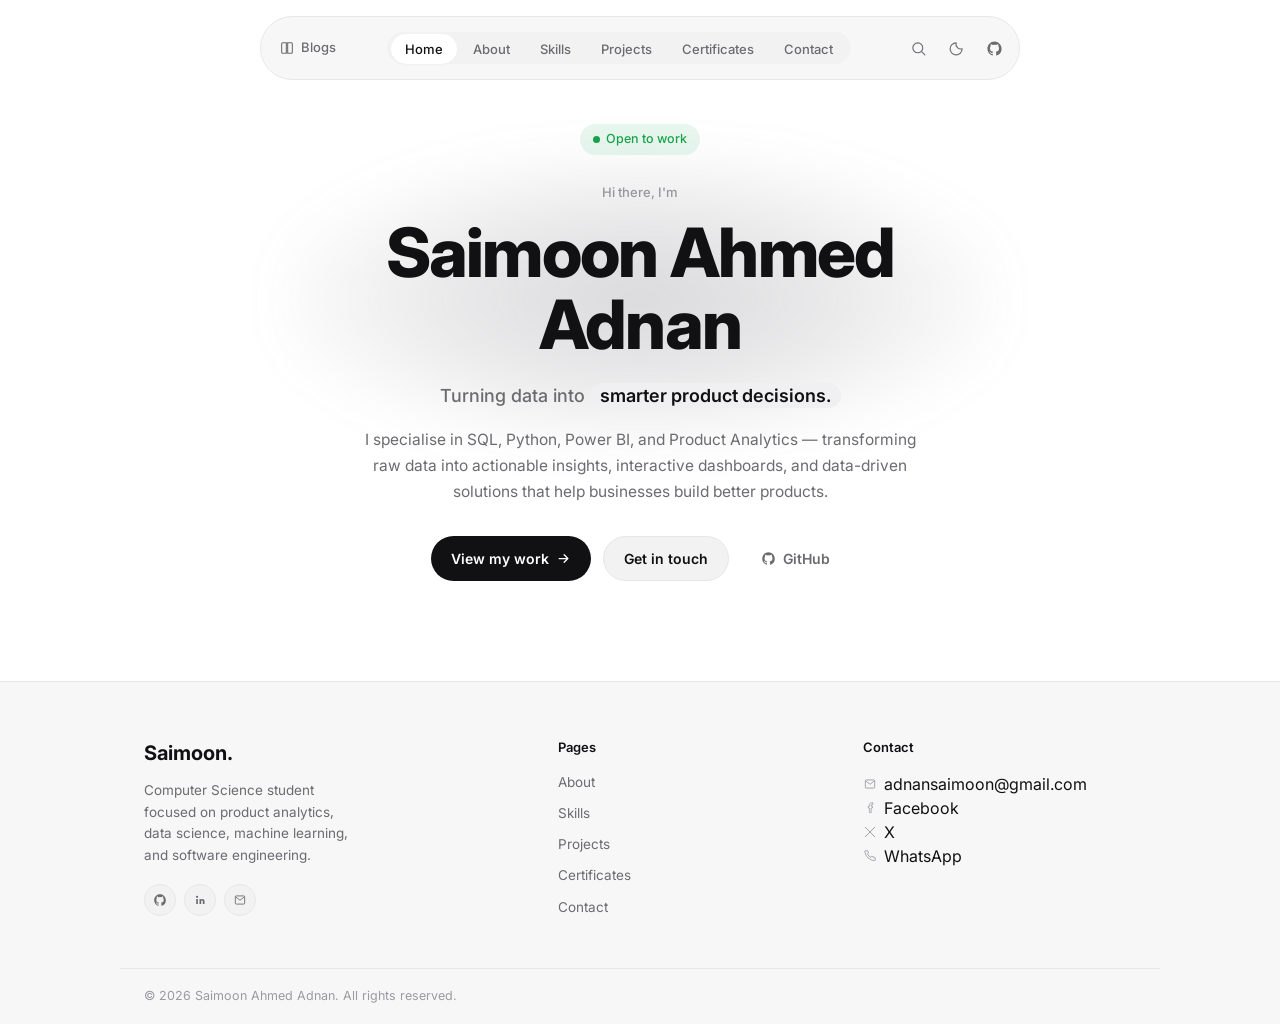
==== index.html @ 1e39cbe5 "first commit" ====
<!DOCTYPE html>
<html lang="en">
<head>
<meta charset="UTF-8" />
<meta name="viewport" content="width=device-width, initial-scale=1.0" />
<title>Saimoon Ahmed Adnan — Software Engineer</title>
<meta name="description" content="Saimoon Ahmed Adnan — Computer Science student and software engineer building scalable web apps and shipping fast." />
<link rel="preconnect" href="https://fonts.googleapis.com">
<link rel="preconnect" href="https://fonts.gstatic.com" crossorigin>
<link href="https://fonts.googleapis.com/css2?family=Inter:wght@400;500;600;700;800&display=swap" rel="stylesheet">
<link rel="stylesheet" href="css/style.css" />
</head>
<body>
<a href="#main" class="skip-link">Skip to content</a>

<!-- ================= NAV ================= -->
<header class="nav-wrap">
  <nav class="nav" aria-label="Primary">
    <a href="blog.html" class="nav__brand">
      <svg viewBox="0 0 24 24" fill="none"><path d="M4 5.5C4 4.67 4.67 4 5.5 4H11v16H5.5A1.5 1.5 0 0 1 4 18.5v-13Z" stroke="currentColor" stroke-width="1.6"/><path d="M20 5.5c0-.83-.67-1.5-1.5-1.5H13v16h5.5a1.5 1.5 0 0 0 1.5-1.5v-13Z" stroke="currentColor" stroke-width="1.6"/></svg>
      <span>Blogs</span>
    </a>

    <ul class="nav__links" role="list">
      <li><a href="index.html" class="nav__link">Home</a></li>
      <li><a href="about.html" class="nav__link">About</a></li>
      <li><a href="skills.html" class="nav__link">Skills</a></li>
      <li><a href="projects.html" class="nav__link">Projects</a></li>
      <li><a href="certificates.html" class="nav__link">Certificates</a></li>
      <li><a href="contact.html" class="nav__link">Contact</a></li>
    </ul>

    <div class="nav__actions">
      <button class="nav__icon-btn" aria-label="Search" type="button">
        <svg viewBox="0 0 24 24" fill="none"><circle cx="11" cy="11" r="7" stroke="currentColor" stroke-width="1.6"/><path d="M21 21l-4.3-4.3" stroke="currentColor" stroke-width="1.6" stroke-linecap="round"/></svg>
      </button>
      <button class="nav__icon-btn" aria-label="Toggle dark mode" type="button" data-theme-toggle>
        <svg viewBox="0 0 24 24" fill="none" data-theme-icon></svg>
      </button>
      <a class="nav__icon-btn" href="https://github.com/" aria-label="GitHub" target="_blank" rel="noopener">
        <svg viewBox="0 0 24 24" fill="none"><path d="M12 2C6.48 2 2 6.58 2 12.25c0 4.49 2.87 8.3 6.84 9.64.5.1.68-.22.68-.49 0-.24-.01-1.05-.01-1.9-2.78.62-3.37-1.21-3.37-1.21-.45-1.18-1.1-1.49-1.1-1.49-.9-.63.07-.62.07-.62 1 .07 1.53 1.05 1.53 1.05.89 1.56 2.34 1.11 2.91.85.09-.66.34-1.11.62-1.36-2.22-.26-4.56-1.14-4.56-5.07 0-1.12.39-2.04 1.03-2.76-.1-.26-.45-1.31.1-2.73 0 0 .84-.27 2.75 1.05a9.3 9.3 0 0 1 5 0c1.91-1.32 2.75-1.05 2.75-1.05.55 1.42.2 2.47.1 2.73.64.72 1.03 1.64 1.03 2.76 0 3.94-2.34 4.81-4.57 5.06.36.32.67.94.67 1.9 0 1.37-.01 2.47-.01 2.81 0 .27.18.6.69.49A10.03 10.03 0 0 0 22 12.25C22 6.58 17.52 2 12 2Z" fill="currentColor"/></svg>
      </a>
      <button class="nav__icon-btn nav__links-mobile" aria-label="Open menu" type="button" data-menu-open>
        <svg viewBox="0 0 24 24" fill="none"><path d="M4 6h16M4 12h16M4 18h16" stroke="currentColor" stroke-width="1.8" stroke-linecap="round"/></svg>
      </button>
    </div>
  </nav>
</header>

<!-- Mobile fullscreen menu -->
<div class="mobile-menu" data-mobile-menu>
  <div class="mobile-menu__top">
    <button class="nav__icon-btn" aria-label="Close menu" type="button" data-menu-close>
      <svg viewBox="0 0 24 24" fill="none"><path d="M6 6l12 12M18 6L6 18" stroke="currentColor" stroke-width="1.8" stroke-linecap="round"/></svg>
    </button>
  </div>
  <nav class="mobile-menu__links" aria-label="Mobile">
    <a href="blog.html">Blog</a>
    <a href="index.html">Home</a>
    <a href="about.html">About</a>
    <a href="skills.html">Skills</a>
    <a href="projects.html">Projects</a>
    <a href="certificates.html">Certificates</a>
    <a href="contact.html">Contact</a>
  </nav>
</div>

<main id="main">

  <!-- ================= HERO ================= -->
  <section class="container" style="padding-top: 28px; text-align:center;">
    <div class="reveal" style="display:flex; justify-content:center; margin-bottom: 28px;">
      <span class="pill pill--status"><span class="dot" aria-hidden="true"></span> Open to work</span>
    </div>

    <p class="eyebrow reveal" style="margin-bottom: 14px;">Hi there, I'm</p>

    <div class="hero-name-wrap reveal">
      <h1 class="hero-name" style="margin-bottom: 22px;">
        Saimoon Ahmed<br/>Adnan
      </h1>
    </div>

    <p class="reveal" style="font-size:18px; font-weight:500; color: var(--text-soft); margin-bottom: 18px;">
      Turning data into <span class="kw">smarter product decisions.</span>
    </p>

    <p class="body-text reveal" style="max-width: 560px; margin: 0 auto 32px;">
      I specialise in SQL, Python, Power BI, and Product Analytics — transforming raw data into actionable insights, interactive dashboards, and data-driven solutions that help businesses build better products.
    </p>

    <div class="reveal hero-cta" style="display:flex; gap:12px; justify-content:center; flex-wrap:wrap; margin-bottom: 26px;">
      <a href="projects.html" class="btn btn--primary">
        View my work
        <svg viewBox="0 0 24 24" fill="none"><path d="M5 12h14M13 6l6 6-6 6" stroke="currentColor" stroke-width="2" stroke-linecap="round" stroke-linejoin="round"/></svg>
      </a>
      <a href="contact.html" class="btn btn--secondary">Get in touch</a>
      <a href="https://github.com/saimoon-adnan" class="btn btn--ghost" target="_blank" rel="noopener">
        <svg viewBox="0 0 24 24" fill="none"><path d="M12 2C6.48 2 2 6.58 2 12.25c0 4.49 2.87 8.3 6.84 9.64.5.1.68-.22.68-.49 0-.24-.01-1.05-.01-1.9-2.78.62-3.37-1.21-3.37-1.21-.45-1.18-1.1-1.49-1.1-1.49-.9-.63.07-.62.07-.62 1 .07 1.53 1.05 1.53 1.05.89 1.56 2.34 1.11 2.91.85.09-.66.34-1.11.62-1.36-2.22-.26-4.56-1.14-4.56-5.07 0-1.12.39-2.04 1.03-2.76-.1-.26-.45-1.31.1-2.73 0 0 .84-.27 2.75 1.05a9.3 9.3 0 0 1 5 0c1.91-1.32 2.75-1.05 2.75-1.05.55 1.42.2 2.47.1 2.73.64.72 1.03 1.64 1.03 2.76 0 3.94-2.34 4.81-4.57 5.06.36.32.67.94.67 1.9 0 1.37-.01 2.47-.01 2.81 0 .27.18.6.69.49A10.03 10.03 0 0 0 22 12.25C22 6.58 17.52 2 12 2Z" fill="currentColor"/></svg>
        GitHub
      </a>
    </div>
  </section>

</main>

<!-- ================= FOOTER ================= -->
<footer class="footer">
  <div class="footer__top">
    <div>
      <p class="footer__brand-name">Saimoon.</p>
      <p class="footer__brand-text">Computer Science student focused on product analytics, data science, machine learning, and software engineering.</p>
      <div class="footer__socials">
        <a href="https://github.com/saimoon-adnan" class="footer__social-btn" aria-label="GitHub" target="_blank" rel="noopener">
          <svg viewBox="0 0 24 24" fill="none"><path d="M12 2C6.48 2 2 6.58 2 12.25c0 4.49 2.87 8.3 6.84 9.64.5.1.68-.22.68-.49 0-.24-.01-1.05-.01-1.9-2.78.62-3.37-1.21-3.37-1.21-.45-1.18-1.1-1.49-1.1-1.49-.9-.63.07-.62.07-.62 1 .07 1.53 1.05 1.53 1.05.89 1.56 2.34 1.11 2.91.85.09-.66.34-1.11.62-1.36-2.22-.26-4.56-1.14-4.56-5.07 0-1.12.39-2.04 1.03-2.76-.1-.26-.45-1.31.1-2.73 0 0 .84-.27 2.75 1.05a9.3 9.3 0 0 1 5 0c1.91-1.32 2.75-1.05 2.75-1.05.55 1.42.2 2.47.1 2.73.64.72 1.03 1.64 1.03 2.76 0 3.94-2.34 4.81-4.57 5.06.36.32.67.94.67 1.9 0 1.37-.01 2.47-.01 2.81 0 .27.18.6.69.49A10.03 10.03 0 0 0 22 12.25C22 6.58 17.52 2 12 2Z" fill="currentColor"/></svg>
        </a>
        <a href="https://www.linkedin.com/in/saimoon-adnan-771079322/" class="footer__social-btn" aria-label="LinkedIn" target="_blank" rel="noopener">
          <svg viewBox="0 0 24 24" fill="none"><path d="M6.94 8.5a1.94 1.94 0 1 0 0-3.88 1.94 1.94 0 0 0 0 3.88ZM5.5 10.4h2.9V19H5.5v-8.6Zm5.2 0h2.78v1.18h.04c.39-.73 1.34-1.5 2.76-1.5 2.95 0 3.5 1.94 3.5 4.46V19h-2.9v-3.86c0-.92-.02-2.11-1.29-2.11-1.3 0-1.5 1-1.5 2.05V19h-2.9v-8.6Z" fill="currentColor"/></svg>
        </a>
        <a href="mailto:adnansaimoon@gmail.com" class="footer__social-btn" aria-label="Email">
          <svg viewBox="0 0 24 24" fill="none"><path d="M4 6.5A1.5 1.5 0 0 1 5.5 5h13A1.5 1.5 0 0 1 20 6.5v11A1.5 1.5 0 0 1 18.5 19h-13A1.5 1.5 0 0 1 4 17.5v-11Z" stroke="currentColor" stroke-width="1.5"/><path d="M5 7l7 5.5L19 7" stroke="currentColor" stroke-width="1.5" stroke-linecap="round" stroke-linejoin="round"/></svg>
        </a>
      </div>
    </div>

    <nav>
      <p class="footer__col-title">Pages</p>
      <a href="about.html">About</a>
      <a href="skills.html">Skills</a>
      <a href="projects.html">Projects</a>
      <a href="certificates.html">Certificates</a>
      <a href="contact.html">Contact</a>
    </nav>

    <div>
      <p class="footer__col-title">Contact</p>
      <a href="mailto:adnansaimoon@gmail.com" class="footer__contact-item">
        <svg viewBox="0 0 24 24" fill="none"><path d="M4 6.5A1.5 1.5 0 0 1 5.5 5h13A1.5 1.5 0 0 1 20 6.5v11A1.5 1.5 0 0 1 18.5 19h-13A1.5 1.5 0 0 1 4 17.5v-11Z" stroke="currentColor" stroke-width="1.5"/><path d="M5 7l7 5.5L19 7" stroke="currentColor" stroke-width="1.5" stroke-linecap="round" stroke-linejoin="round"/></svg>
        adnansaimoon@gmail.com
      </a>
      <a href="https://www.facebook.com/adnan.irfan.1213" class="footer__contact-item" target="_blank" rel="noopener">
        <svg viewBox="0 0 24 24" fill="none"><path d="M14 9h2.5l-.4 3H14v8h-3v-8H9V9h2V7.2C11 4.9 12 3 15 3h2v3h-1.5c-.9 0-1.5.3-1.5 1.3V9Z" stroke="currentColor" stroke-width="1.3" stroke-linejoin="round" fill="none"/></svg>
        Facebook
      </a>
      <a href="https://x.com/OnlySaimon" class="footer__contact-item" target="_blank" rel="noopener">
        <svg viewBox="0 0 24 24" fill="none"><path d="M4 4l16 16M20 4 4 20" stroke="currentColor" stroke-width="1.6" stroke-linecap="round"/></svg>
        X
      </a>
      <a href="https://wa.me/8801600627822" class="footer__contact-item" target="_blank" rel="noopener">
        <svg viewBox="0 0 24 24" fill="none"><path d="M21 15v4a1 1 0 0 1-1.1 1A18 18 0 0 1 3 4.1 1 1 0 0 1 4 3h4l1.5 4-2 1.3a13 13 0 0 0 6.2 6.2L15 12.5 19 14v1Z" stroke="currentColor" stroke-width="1.4" stroke-linejoin="round"/></svg>
        WhatsApp
      </a>
    </div>
  </div>

  <div class="footer__bottom">
    <span>© 2026 Saimoon Ahmed Adnan. All rights reserved.</span>
  </div>
</footer>

<script src="js/main.js"></script>
</body>
</html>
---- css/style.css ----
/* ==========================================================================
   SAIMOON AHMED ADNAN — Portfolio
   Design tokens + global styles
   ========================================================================== */

:root {
  /* Light theme (default) */
  --bg: #ffffff;
  --bg-soft: #f7f7f8;
  --bg-soft-2: #f2f2f3;
  --surface: #ffffff;
  --border: #e7e7e9;
  --text: #111113;
  --text-soft: #6b6b70;
  --text-faint: #9a9aa0;
  --accent-green: #16a34a;
  --accent-green-bg: #e8f7ee;
  --accent-blue: #2563eb;
  --accent-purple: #7c3aed;
  --pill-bg: #f0f0f2;
  --pill-text: #4b4b52;
  --shadow-card: 0 1px 2px rgba(0,0,0,0.03);
  --radius-sm: 8px;
  --radius-md: 14px;
  --radius-lg: 20px;
  --radius-pill: 999px;
  --font-display: "Inter", -apple-system, BlinkMacSystemFont, "Segoe UI", sans-serif;
  --font-body: "Inter", -apple-system, BlinkMacSystemFont, "Segoe UI", sans-serif;
  --font-mono: "ui-monospace", "SFMono-Regular", Menlo, Consolas, monospace;
  --max-width: 880px;
  --nav-height: 64px;
}

[data-theme="dark"] {
  --bg: #0c0c0d;
  --bg-soft: #151517;
  --bg-soft-2: #1b1b1e;
  --surface: #131314;
  --border: #2a2a2d;
  --text: #f2f2f3;
  --text-soft: #a3a3a8;
  --text-faint: #6b6b70;
  --accent-green: #22c55e;
  --accent-green-bg: rgba(34,197,94,0.12);
  --accent-blue: #3b82f6;
  --accent-purple: #a78bfa;
  --pill-bg: #1f1f22;
  --pill-text: #c2c2c6;
  --shadow-card: 0 1px 2px rgba(0,0,0,0.4);
}

* { margin: 0; padding: 0; box-sizing: border-box; }

html {
  scroll-behavior: smooth;
}

@media (prefers-reduced-motion: reduce) {
  html { scroll-behavior: auto; }
  *, *::before, *::after {
    animation-duration: 0.001ms !important;
    animation-iteration-count: 1 !important;
    transition-duration: 0.001ms !important;
    scroll-behavior: auto !important;
  }
}

body {
  font-family: var(--font-body);
  background: var(--bg);
  color: var(--text);
  -webkit-font-smoothing: antialiased;
  line-height: 1.5;
  transition: background 0.25s ease, color 0.25s ease;
}

img { max-width: 100%; display: block; }

a { color: inherit; text-decoration: none; }

button { font-family: inherit; cursor: pointer; border: none; background: none; color: inherit; }

ul { list-style: none; }

.container {
  max-width: var(--max-width);
  margin: 0 auto;
  padding: 0 24px;
}

.container--wide {
  max-width: 1040px;
  margin: 0 auto;
  padding: 0 24px;
}

/* ==========================================================================
   Focus states (accessibility)
   ========================================================================== */
a:focus-visible,
button:focus-visible,
input:focus-visible,
textarea:focus-visible {
  outline: 2px solid var(--accent-green);
  outline-offset: 2px;
  border-radius: 6px;
}

/* ==========================================================================
   NAV
   ========================================================================== */
.nav-wrap {
  position: sticky;
  top: 0;
  z-index: 100;
  padding: 16px 24px;
  background: linear-gradient(to bottom, var(--bg) 60%, transparent);
}

.nav {
  max-width: 760px;
  margin: 0 auto;
  display: flex;
  align-items: center;
  justify-content: space-between;
  gap: 16px;
  background: var(--bg-soft);
  border: 1px solid var(--border);
  border-radius: var(--radius-pill);
  padding: 8px 8px 8px 18px;
  height: var(--nav-height);
}

.nav__brand {
  display: flex;
  align-items: center;
  gap: 6px;
  font-size: 13px;
  font-weight: 500;
  color: var(--text-soft);
  white-space: nowrap;
}

.nav__brand svg { width: 16px; height: 16px; flex-shrink: 0; }

.nav__links {
  display: flex;
  align-items: center;
  gap: 2px;
  background: var(--bg-soft-2);
  border-radius: var(--radius-pill);
  padding: 4px;
}

.nav__link {
  font-size: 13px;
  font-weight: 500;
  color: var(--text-soft);
  padding: 7px 14px;
  border-radius: var(--radius-pill);
  transition: background 0.18s ease, color 0.18s ease;
  white-space: nowrap;
}

.nav__link:hover { color: var(--text); }

.nav__link.is-active {
  background: var(--surface);
  color: var(--text);
  box-shadow: var(--shadow-card);
}

.nav__actions {
  display: flex;
  align-items: center;
  gap: 4px;
}

.nav__icon-btn {
  width: 34px;
  height: 34px;
  display: flex;
  align-items: center;
  justify-content: center;
  border-radius: 50%;
  color: var(--text-soft);
  transition: background 0.18s ease, color 0.18s ease;
}

.nav__icon-btn:hover { background: var(--bg-soft-2); color: var(--text); }
.nav__icon-btn svg { width: 17px; height: 17px; }

.nav__divider {
  width: 1px;
  height: 20px;
  background: var(--border);
  margin: 0 4px;
}

/* Mobile nav */
.nav__links-mobile {
  display: none;
}

@media (max-width: 640px) {
  .nav { padding: 8px; height: 56px; }
  .nav__brand span { display: none; }
  .nav__links { display: none; }
  .nav__links-mobile { display: flex; }
}

.mobile-menu {
  position: fixed;
  inset: 0;
  background: var(--bg);
  z-index: 200;
  display: none;
  flex-direction: column;
  padding: 24px;
}

.mobile-menu.is-open { display: flex; }

.mobile-menu__top {
  display: flex;
  justify-content: flex-end;
  margin-bottom: 32px;
}

.mobile-menu__links {
  display: flex;
  flex-direction: column;
  gap: 8px;
}

.mobile-menu__links a {
  font-size: 24px;
  font-weight: 600;
  padding: 10px 0;
  color: var(--text);
}

/* ==========================================================================
   TYPE
   ========================================================================== */
.eyebrow {
  font-size: 13px;
  color: var(--text-faint);
  font-weight: 500;
}

.h1 {
  font-size: clamp(34px, 6vw, 52px);
  font-weight: 700;
  letter-spacing: -0.02em;
  line-height: 1.08;
}

/* Hero name — larger, with a soft radial glow behind it */
.hero-name-wrap {
  position: relative;
  display: inline-block;
  width: 100%;
}

.hero-name-wrap::before {
  content: "";
  position: absolute;
  top: 50%;
  left: 50%;
  width: min(720px, 94vw);
  height: 300px;
  transform: translate(-50%, -50%);
  background: radial-gradient(ellipse at center, rgba(120,120,128,0.28) 0%, rgba(120,120,128,0.16) 38%, transparent 76%);
  filter: blur(20px);
  z-index: -1;
  pointer-events: none;
}

[data-theme="dark"] .hero-name-wrap::before {
  background: radial-gradient(ellipse at center, rgba(170,170,178,0.22) 0%, rgba(170,170,178,0.12) 38%, transparent 76%);
}

.hero-name {
  font-size: clamp(42px, 8vw, 68px);
  font-weight: 800;
  letter-spacing: -0.025em;
  line-height: 1.06;
  position: relative;
}

.h2 {
  font-size: clamp(26px, 4vw, 34px);
  font-weight: 700;
  letter-spacing: -0.01em;
  line-height: 1.15;
}

.body-text {
  font-size: 15.5px;
  color: var(--text-soft);
  line-height: 1.65;
}

.text-muted { color: var(--text-soft); }
.text-faint { color: var(--text-faint); }

/* highlighted inline keyword (hero tagline pattern) */
.kw {
  background: var(--pill-bg);
  color: var(--text);
  padding: 2px 10px;
  border-radius: var(--radius-pill);
  font-weight: 600;
}

/* ==========================================================================
   PILLS / TAGS / BADGES
   ========================================================================== */
.pill {
  display: inline-flex;
  align-items: center;
  gap: 6px;
  font-size: 12.5px;
  font-weight: 500;
  color: var(--pill-text);
  background: var(--pill-bg);
  padding: 6px 13px;
  border-radius: var(--radius-pill);
  white-space: nowrap;
}

.pill--dark {
  background: var(--text);
  color: var(--bg);
}
[data-theme="dark"] .pill--dark { background: var(--text); color: var(--bg); }

.pill--status {
  background: var(--accent-green-bg);
  color: var(--accent-green);
}

.dot {
  width: 7px;
  height: 7px;
  border-radius: 50%;
  background: var(--accent-green);
  display: inline-block;
}

/* ==========================================================================
   BUTTONS
   ========================================================================== */
.btn {
  display: inline-flex;
  align-items: center;
  justify-content: center;
  gap: 7px;
  font-size: 14px;
  font-weight: 600;
  padding: 11px 20px;
  border-radius: var(--radius-pill);
  transition: transform 0.15s ease, opacity 0.15s ease, background 0.15s ease;
}

.btn svg { width: 15px; height: 15px; }

.btn--primary {
  background: var(--text);
  color: var(--bg);
}
.btn--primary:hover { opacity: 0.85; transform: translateY(-1px); }

.btn--secondary {
  background: var(--bg-soft-2);
  color: var(--text);
  border: 1px solid var(--border);
}
.btn--secondary:hover { background: var(--bg-soft); transform: translateY(-1px); }

.btn--ghost {
  background: transparent;
  color: var(--text-soft);
}
.btn--ghost:hover { color: var(--text); }

.btn--sm { padding: 9px 15px; font-size: 13px; }
.btn--block { width: 100%; }

/* ==========================================================================
   CARDS
   ========================================================================== */
.card {
  background: var(--surface);
  border: 1px solid var(--border);
  border-radius: var(--radius-lg);
  box-shadow: var(--shadow-card);
}

/* ==========================================================================
   REVEAL ANIMATION (scroll)
   ========================================================================== */
.reveal {
  opacity: 0;
  transform: translateY(16px);
  transition: opacity 0.6s cubic-bezier(.2,.7,.2,1), transform 0.6s cubic-bezier(.2,.7,.2,1);
}
.reveal.is-visible {
  opacity: 1;
  transform: translateY(0);
}

/* ==========================================================================
   FOOTER (shared across all pages)
   ========================================================================== */
.footer {
  background: var(--bg-soft);
  border-top: 1px solid var(--border);
  margin-top: 100px;
}

.footer__top {
  max-width: 1040px;
  margin: 0 auto;
  padding: 56px 24px 40px;
  display: grid;
  grid-template-columns: 1.4fr 1fr 1fr;
  gap: 32px;
}

.footer__brand-name {
  font-size: 20px;
  font-weight: 700;
  margin-bottom: 12px;
}

.footer__brand-text {
  font-size: 13.5px;
  color: var(--text-soft);
  line-height: 1.6;
  max-width: 220px;
  margin-bottom: 18px;
}

.footer__socials {
  display: flex;
  gap: 8px;
}

.footer__social-btn {
  width: 32px;
  height: 32px;
  border-radius: 50%;
  background: var(--bg-soft-2);
  border: 1px solid var(--border);
  display: flex;
  align-items: center;
  justify-content: center;
  color: var(--text-soft);
  transition: color 0.15s ease, border-color 0.15s ease;
}
.footer__social-btn:hover { color: var(--text); border-color: var(--text-faint); }
.footer__social-btn svg { width: 14px; height: 14px; }

.footer__col-title {
  font-size: 13px;
  font-weight: 600;
  margin-bottom: 14px;
  color: var(--text);
}

.footer__top nav a {
  display: block;
  font-size: 13.5px;
  color: var(--text-soft);
  margin-bottom: 11px;
  transition: color 0.15s ease;
}
.footer__top nav a:hover { color: var(--text); }

.footer__contact-item {
  display: flex;
  align-items: center;
  gap: 7px;
  transition: color 0.15s ease;
}
.footer__contact-item:hover { color: var(--text); }
.footer__contact-item svg { width: 14px; height: 14px; flex-shrink: 0; color: var(--text-faint); }

.footer__bottom {
  max-width: 1040px;
  margin: 0 auto;
  padding: 18px 24px;
  border-top: 1px solid var(--border);
  display: flex;
  justify-content: space-between;
  font-size: 12.5px;
  color: var(--text-faint);
}

@media (max-width: 720px) {
  .footer__top { grid-template-columns: 1fr 1fr; gap: 28px 16px; }
  .footer__bottom { flex-direction: column; gap: 6px; text-align: center; }
}

@media (max-width: 560px) {
  .footer__top {
    grid-template-columns: 1fr;
    gap: 32px;
    text-align: left;
    padding: 48px 24px 32px;
  }
  .footer__brand-text { max-width: 100%; }
  .footer__socials { justify-content: flex-start; }
  .footer__bottom {
    text-align: left;
    align-items: flex-start;
  }
}

/* ==========================================================================
   PAGE HEADER (used by About/Skills/Projects/Contact/Certificates)
   ========================================================================== */
.page-header {
  padding-top: 56px;
  padding-bottom: 40px;
}

.page-header__title {
  margin-bottom: 12px;
}

.page-header__sub {
  font-size: 15px;
  color: var(--text-soft);
  max-width: 520px;
}

/* ==========================================================================
   SECTION SPACING
   ========================================================================== */
.section {
  padding: 56px 0;
}

.section__head {
  display: flex;
  align-items: baseline;
  justify-content: space-between;
  margin-bottom: 24px;
}

.section__link {
  font-size: 13.5px;
  font-weight: 600;
  color: var(--text-soft);
  display: inline-flex;
  align-items: center;
  gap: 5px;
  transition: color 0.15s ease, gap 0.15s ease;
}
.section__link:hover { color: var(--text); gap: 8px; }
.section__link svg { width: 13px; height: 13px; }

/* ==========================================================================
   RESPONSIVE: generic grids used inline across pages
   ========================================================================== */
@media (max-width: 760px) {
  .container--wide > div[style*="grid-template-columns: 1.15fr 0.85fr"],
  .container--wide > section > div[style*="grid-template-columns: 1.15fr 0.85fr"] {
    grid-template-columns: 1fr !important;
  }
  .container--wide div[style*="grid-template-columns: 1.3fr 0.9fr"] {
    grid-template-columns: 1fr !important;
  }
  .container--wide div[style*="grid-template-columns: 1.6fr 1fr"] {
    grid-template-columns: 1fr !important;
  }
  .container--wide div[style*="grid-template-columns: repeat(3, 1fr)"] {
    grid-template-columns: 1fr !important;
  }
  .container div[style*="grid-template-columns: repeat(3, 1fr)"] {
    grid-template-columns: 1fr !important;
  }
}

@media (max-width: 480px) {
  .nav__brand { display: none; }

  /* Hero: easier to use on small screens — stacked, full-width tap targets */
  .hero-name {
    font-size: clamp(36px, 11vw, 48px);
  }
  .hero-name-wrap::before {
    height: 220px;
  }
}

@media (max-width: 420px) {
  .container { padding: 0 18px; }
  .hero-cta {
    flex-direction: column;
    align-items: stretch;
  }
  .hero-cta .btn {
    width: 100%;
  }
}

/* ==========================================================================
   SITE SEARCH
   ========================================================================== */
.search-overlay {
  position: fixed;
  inset: 0;
  z-index: 300;
  background: rgba(0,0,0,0.45);
  display: none;
  align-items: flex-start;
  justify-content: center;
  padding: 12vh 20px 20px;
}
[data-theme="dark"] .search-overlay { background: rgba(0,0,0,0.65); }

.search-overlay.is-open { display: flex; }

.search-box {
  width: 100%;
  max-width: 560px;
  background: var(--surface);
  border: 1px solid var(--border);
  border-radius: var(--radius-md);
  box-shadow: 0 20px 60px rgba(0,0,0,0.25);
  overflow: hidden;
  max-height: 70vh;
  display: flex;
  flex-direction: column;
}

.search-box__input-row {
  display: flex;
  align-items: center;
  gap: 10px;
  padding: 14px 16px;
  border-bottom: 1px solid var(--border);
  flex-shrink: 0;
}

.search-box__icon {
  width: 18px;
  height: 18px;
  color: var(--text-faint);
  flex-shrink: 0;
}

.search-box__input {
  flex: 1;
  border: none;
  background: transparent;
  outline: none;
  font-family: inherit;
  font-size: 15px;
  color: var(--text);
}
.search-box__input::placeholder { color: var(--text-faint); }

.search-box__close {
  width: 28px;
  height: 28px;
  display: flex;
  align-items: center;
  justify-content: center;
  border-radius: 50%;
  color: var(--text-soft);
  flex-shrink: 0;
}
.search-box__close:hover { background: var(--bg-soft-2); color: var(--text); }
.search-box__close svg { width: 15px; height: 15px; }

.search-box__results {
  overflow-y: auto;
  padding: 8px;
}

.search-box__result {
  display: flex;
  flex-direction: column;
  gap: 2px;
  padding: 10px 12px;
  border-radius: var(--radius-sm);
  transition: background 0.12s ease;
}
.search-box__result:hover,
.search-box__result:focus-visible { background: var(--bg-soft-2); }

.search-box__result-title {
  font-size: 14px;
  font-weight: 600;
  color: var(--text);
}

.search-box__result-desc {
  font-size: 12.5px;
  color: var(--text-soft);
}

.search-box__empty {
  display: none;
  padding: 24px 16px;
  text-align: center;
  font-size: 13.5px;
  color: var(--text-faint);
}

/* ==========================================================================
   SKIP LINK
   ========================================================================== */
.skip-link {
  position: absolute;
  left: -9999px;
  top: 0;
  background: var(--text);
  color: var(--bg);
  padding: 10px 16px;
  border-radius: 8px;
  z-index: 999;
}
.skip-link:focus { left: 16px; top: 16px; }
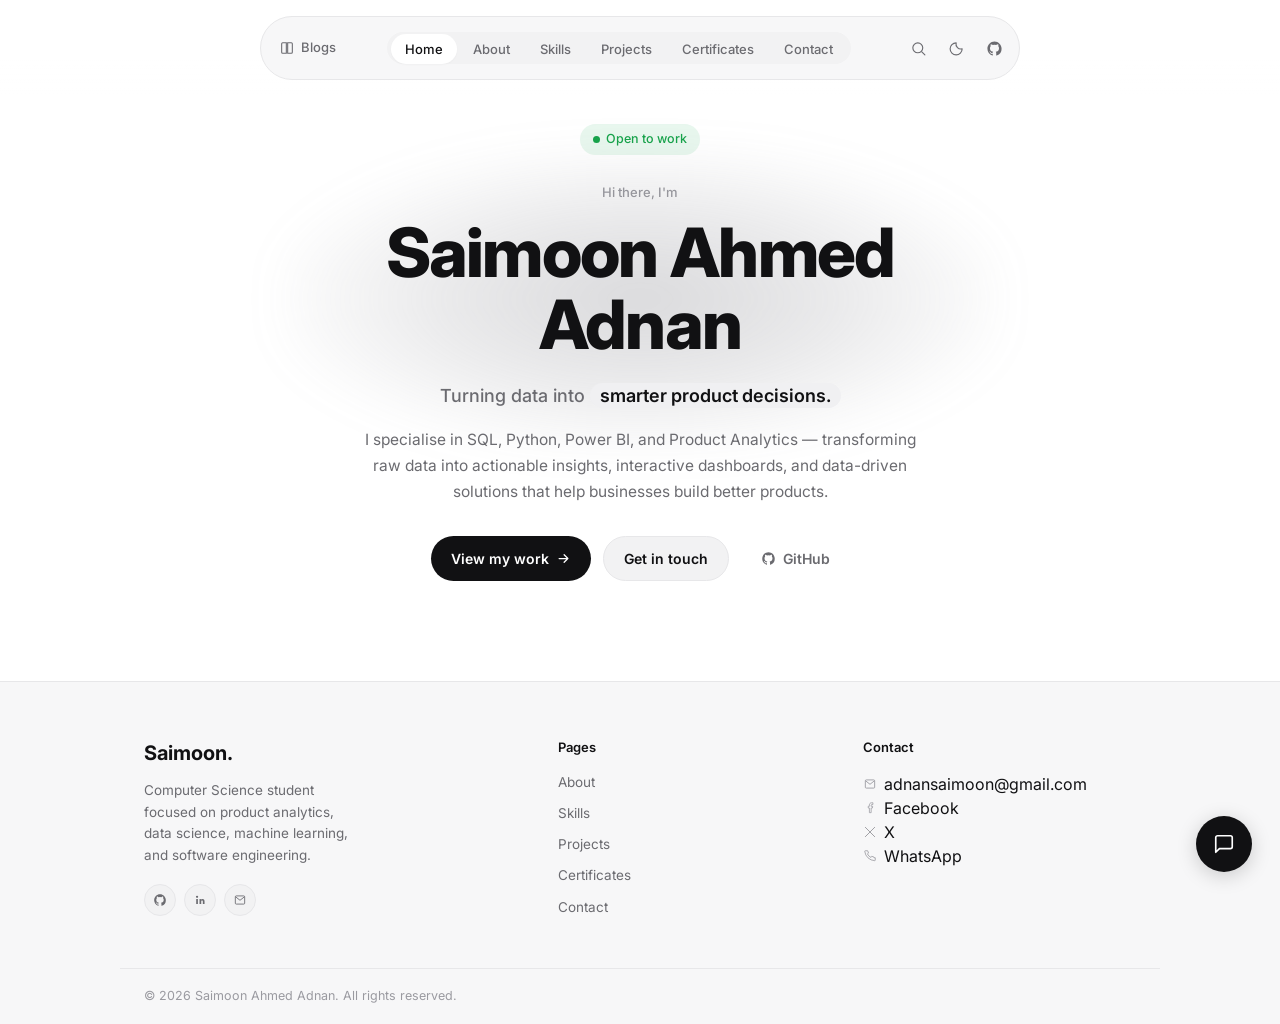
==== commit e80b9e58: "update chatbox" ====
--- a/index.html
+++ b/index.html
@@ -159,5 +159,6 @@
 </footer>
 
 <script src="js/main.js"></script>
+<script src="js/chatbot.js"></script>
 </body>
 </html>
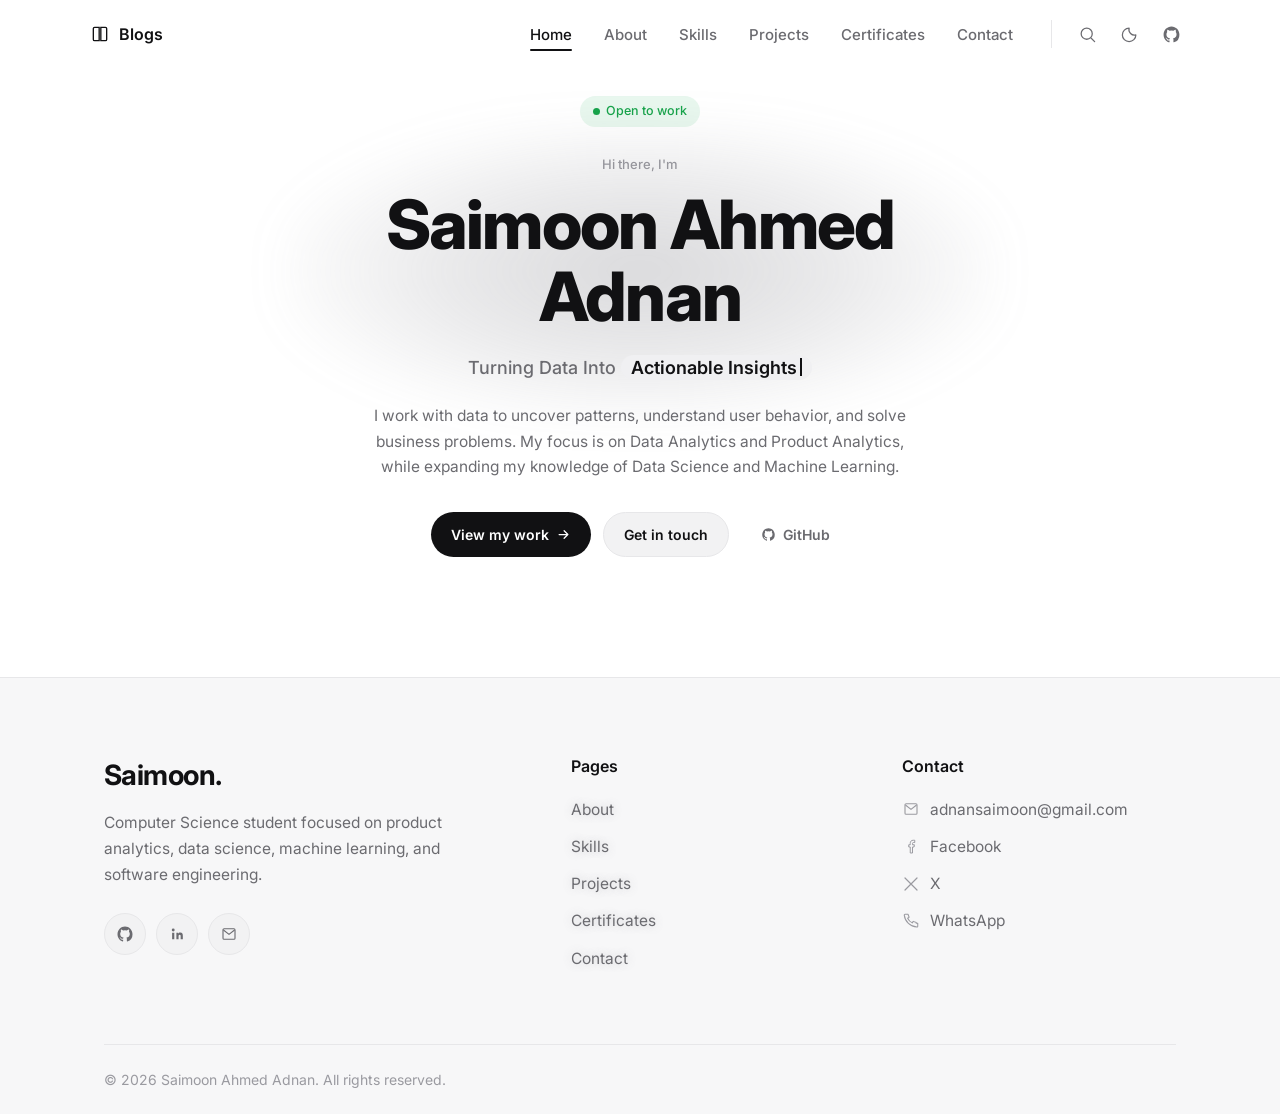
==== commit 5fcec253: "update footer" ====
--- a/index.html
+++ b/index.html
@@ -81,12 +81,12 @@
       </h1>
     </div>
 
-    <p class="reveal" style="font-size:18px; font-weight:500; color: var(--text-soft); margin-bottom: 18px;">
-      Turning data into <span class="kw">smarter product decisions.</span>
+    <p class="reveal hero-rot" style="font-size:18px; font-weight:500; color: var(--text-soft); margin-bottom: 18px;">
+      Turning Data Into <span class="kw kw-rot" data-rotate="Actionable Insights.|Smarter Product Decisions.|Meaningful Research.|Predictive Intelligence.|Data-Driven Solutions.">Actionable Insights.</span>
     </p>
 
     <p class="body-text reveal" style="max-width: 560px; margin: 0 auto 32px;">
-      I specialise in SQL, Python, Power BI, and Product Analytics — transforming raw data into actionable insights, interactive dashboards, and data-driven solutions that help businesses build better products.
+      I work with data to uncover patterns, understand user behavior, and solve business problems. My focus is on Data Analytics and Product Analytics, while expanding my knowledge of Data Science and Machine Learning.
     </p>
 
     <div class="reveal hero-cta" style="display:flex; gap:12px; justify-content:center; flex-wrap:wrap; margin-bottom: 26px;">
@@ -161,4 +161,4 @@
 <script src="js/main.js"></script>
 <script src="js/chatbot.js"></script>
 </body>
-</html>
+</html>
--- a/css/style.css
+++ b/css/style.css
@@ -113,72 +113,90 @@
   position: sticky;
   top: 0;
   z-index: 100;
-  padding: 16px 24px;
-  background: linear-gradient(to bottom, var(--bg) 60%, transparent);
+  padding: 0 24px;
+  background: var(--bg);
+  background: color-mix(in srgb, var(--bg) 92%, transparent);
+  -webkit-backdrop-filter: blur(10px);
+  backdrop-filter: blur(10px);
 }
 
 .nav {
-  max-width: 760px;
+  max-width: 1100px;
   margin: 0 auto;
   display: flex;
   align-items: center;
-  justify-content: space-between;
   gap: 16px;
-  background: var(--bg-soft);
-  border: 1px solid var(--border);
-  border-radius: var(--radius-pill);
-  padding: 8px 8px 8px 18px;
-  height: var(--nav-height);
+  height: 68px;
+  padding: 0;
+  background: none;
+  border: 0;
+  border-radius: 0;
 }
 
 .nav__brand {
   display: flex;
   align-items: center;
-  gap: 6px;
-  font-size: 13px;
+  gap: 9px;
+  font-size: 16px;
+  font-weight: 600;
+  color: var(--text);
+  white-space: nowrap;
+}
+
+.nav__brand svg { width: 20px; height: 20px; flex-shrink: 0; }
+
+.nav__links {
+  display: flex;
+  align-items: center;
+  gap: 4px;
+  margin-left: auto;
+  background: none;
+  border-radius: 0;
+  padding: 0;
+}
+
+.nav__link {
+  position: relative;
+  font-size: 15px;
   font-weight: 500;
   color: var(--text-soft);
+  padding: 8px 14px;
+  border-radius: 8px;
+  transition: color 0.18s ease;
   white-space: nowrap;
 }
 
-.nav__brand svg { width: 16px; height: 16px; flex-shrink: 0; }
-
-.nav__links {
-  display: flex;
-  align-items: center;
-  gap: 2px;
-  background: var(--bg-soft-2);
-  border-radius: var(--radius-pill);
-  padding: 4px;
-}
-
-.nav__link {
-  font-size: 13px;
-  font-weight: 500;
-  color: var(--text-soft);
-  padding: 7px 14px;
-  border-radius: var(--radius-pill);
-  transition: background 0.18s ease, color 0.18s ease;
-  white-space: nowrap;
-}
-
 .nav__link:hover { color: var(--text); }
 
 .nav__link.is-active {
-  background: var(--surface);
+  background: none;
   color: var(--text);
-  box-shadow: var(--shadow-card);
+  box-shadow: none;
+}
+.nav__link.is-active::after {
+  content: "";
+  position: absolute;
+  left: 14px;
+  right: 14px;
+  bottom: 1px;
+  height: 2px;
+  border-radius: 2px;
+  background: var(--text);
 }
 
 .nav__actions {
   display: flex;
   align-items: center;
   gap: 4px;
+  height: 28px;
+  margin-left: 8px;
+  padding-left: 16px;
+  border-left: 1px solid var(--border);
 }
 
 .nav__icon-btn {
-  width: 34px;
-  height: 34px;
+  width: 38px;
+  height: 38px;
   display: flex;
   align-items: center;
   justify-content: center;
@@ -188,7 +206,7 @@
 }
 
 .nav__icon-btn:hover { background: var(--bg-soft-2); color: var(--text); }
-.nav__icon-btn svg { width: 17px; height: 17px; }
+.nav__icon-btn svg { width: 19px; height: 19px; }
 
 .nav__divider {
   width: 1px;
@@ -202,11 +220,19 @@
   display: none;
 }
 
-@media (max-width: 640px) {
-  .nav { padding: 8px; height: 56px; }
-  .nav__brand span { display: none; }
+@media (max-width: 860px) {
+  .nav-wrap { padding: 0 16px; }
+  .nav { height: 60px; }
   .nav__links { display: none; }
   .nav__links-mobile { display: flex; }
+  .nav__actions {
+    margin-left: auto;
+    padding-left: 0;
+    height: auto;
+    border-left: 0;
+    gap: 2px;
+  }
+  .nav__icon-btn { width: 42px; height: 42px; }
 }
 
 .mobile-menu {
@@ -216,7 +242,8 @@
   z-index: 200;
   display: none;
   flex-direction: column;
-  padding: 24px;
+  padding: 16px 20px calc(24px + env(safe-area-inset-bottom, 0px));
+  overflow-y: auto;
 }
 
 .mobile-menu.is-open { display: flex; }
@@ -224,21 +251,36 @@
 .mobile-menu__top {
   display: flex;
   justify-content: flex-end;
-  margin-bottom: 32px;
+  margin-bottom: 16px;
 }
 
 .mobile-menu__links {
   display: flex;
   flex-direction: column;
-  gap: 8px;
+  gap: 4px;
 }
 
 .mobile-menu__links a {
+  display: flex;
+  align-items: center;
+  justify-content: space-between;
+  min-height: 56px;
+  padding: 0 16px;
+  font-size: 19px;
+  font-weight: 600;
+  color: var(--text);
+  border-radius: 14px;
+  transition: background 0.15s ease;
+}
+.mobile-menu__links a::after {
+  content: "\203A";
   font-size: 24px;
-  font-weight: 600;
-  padding: 10px 0;
-  color: var(--text);
-}
+  font-weight: 400;
+  color: var(--text-faint);
+}
+.mobile-menu__links a:hover,
+.mobile-menu__links a:active { background: var(--bg-soft-2); }
+.mobile-menu__links a.is-active { background: var(--bg-soft); }
 
 /* ==========================================================================
    TYPE
@@ -417,40 +459,41 @@
 .footer {
   background: var(--bg-soft);
   border-top: 1px solid var(--border);
-  margin-top: 100px;
+  margin-top: 120px;
 }
 
 .footer__top {
-  max-width: 1040px;
+  max-width: 1120px;
   margin: 0 auto;
-  padding: 56px 24px 40px;
+  padding: 76px 24px 60px;
   display: grid;
-  grid-template-columns: 1.4fr 1fr 1fr;
-  gap: 32px;
+  grid-template-columns: 1.5fr 1fr 1fr;
+  gap: 56px;
 }
 
 .footer__brand-name {
-  font-size: 20px;
+  font-size: 28px;
   font-weight: 700;
-  margin-bottom: 12px;
+  letter-spacing: -0.02em;
+  margin-bottom: 14px;
 }
 
 .footer__brand-text {
-  font-size: 13.5px;
-  color: var(--text-soft);
-  line-height: 1.6;
-  max-width: 220px;
-  margin-bottom: 18px;
+  font-size: 15.5px;
+  color: var(--text-soft);
+  line-height: 1.7;
+  max-width: 340px;
+  margin-bottom: 24px;
 }
 
 .footer__socials {
   display: flex;
-  gap: 8px;
+  gap: 10px;
 }
 
 .footer__social-btn {
-  width: 32px;
-  height: 32px;
+  width: 42px;
+  height: 42px;
   border-radius: 50%;
   background: var(--bg-soft-2);
   border: 1px solid var(--border);
@@ -461,61 +504,93 @@
   transition: color 0.15s ease, border-color 0.15s ease;
 }
 .footer__social-btn:hover { color: var(--text); border-color: var(--text-faint); }
-.footer__social-btn svg { width: 14px; height: 14px; }
+.footer__social-btn svg { width: 18px; height: 18px; }
 
 .footer__col-title {
-  font-size: 13px;
+  font-size: 16px;
   font-weight: 600;
-  margin-bottom: 14px;
+  margin-bottom: 20px;
   color: var(--text);
 }
 
 .footer__top nav a {
   display: block;
-  font-size: 13.5px;
-  color: var(--text-soft);
-  margin-bottom: 11px;
+  width: fit-content;
+  font-size: 15.5px;
+  color: var(--text-soft);
+  margin-bottom: 14px;
+  text-shadow: 0 0 10px rgba(120, 120, 128, 0.30);
+  transition: color 0.2s ease, text-shadow 0.2s ease, transform 0.2s ease;
+}
+.footer__top nav a:hover,
+.footer__top nav a:focus-visible,
+.footer__top nav a:active {
+  color: var(--text);
+  text-shadow: 0 0 6px rgba(120, 120, 128, 0.65), 0 0 16px rgba(120, 120, 128, 0.5);
+  transform: translateX(4px);
+}
+
+/* Dark mode: light ash glow so it shows on dark background */
+[data-theme="dark"] .footer__top nav a {
+  text-shadow: 0 0 10px rgba(210, 210, 216, 0.25);
+}
+[data-theme="dark"] .footer__top nav a:hover,
+[data-theme="dark"] .footer__top nav a:focus-visible,
+[data-theme="dark"] .footer__top nav a:active {
+  color: #ffffff;
+  text-shadow: 0 0 6px rgba(225, 225, 230, 0.6), 0 0 16px rgba(225, 225, 230, 0.45);
+}
+
+.footer__contact-item {
+  display: flex;
+  align-items: center;
+  gap: 10px;
+  font-size: 15.5px;
+  color: var(--text-soft);
+  margin-bottom: 14px;
+  overflow-wrap: anywhere;
   transition: color 0.15s ease;
 }
-.footer__top nav a:hover { color: var(--text); }
-
-.footer__contact-item {
-  display: flex;
-  align-items: center;
-  gap: 7px;
-  transition: color 0.15s ease;
-}
 .footer__contact-item:hover { color: var(--text); }
-.footer__contact-item svg { width: 14px; height: 14px; flex-shrink: 0; color: var(--text-faint); }
+.footer__contact-item svg { width: 18px; height: 18px; flex-shrink: 0; color: var(--text-faint); }
 
 .footer__bottom {
-  max-width: 1040px;
+  width: calc(100% - 48px);
+  max-width: 1072px;
   margin: 0 auto;
-  padding: 18px 24px;
+  padding: 24px 0;
   border-top: 1px solid var(--border);
   display: flex;
   justify-content: space-between;
-  font-size: 12.5px;
+  font-size: 14px;
   color: var(--text-faint);
 }
 
 @media (max-width: 720px) {
-  .footer__top { grid-template-columns: 1fr 1fr; gap: 28px 16px; }
+  .footer__top { grid-template-columns: 1fr 1fr; gap: 36px 24px; padding: 56px 24px 40px; }
+  .footer__top > div:first-child { grid-column: 1 / -1; }
+  .footer__brand-text { max-width: 460px; }
   .footer__bottom { flex-direction: column; gap: 6px; text-align: center; }
 }
 
 @media (max-width: 560px) {
+  .footer { margin-top: 80px; }
   .footer__top {
     grid-template-columns: 1fr;
-    gap: 32px;
+    gap: 30px;
     text-align: left;
-    padding: 48px 24px 32px;
-  }
-  .footer__brand-text { max-width: 100%; }
+    padding: 48px 24px 30px;
+  }
+  .footer__brand-name { font-size: 26px; }
+  .footer__brand-text { max-width: 100%; font-size: 15px; margin-bottom: 20px; }
   .footer__socials { justify-content: flex-start; }
+  .footer__top nav a,
+  .footer__contact-item { font-size: 15px; margin-bottom: 12px; }
   .footer__bottom {
     text-align: left;
     align-items: flex-start;
+    padding: 20px 0;
+    font-size: 13px;
   }
 }
 
@@ -586,8 +661,6 @@
 }
 
 @media (max-width: 480px) {
-  .nav__brand { display: none; }
-
   /* Hero: easier to use on small screens — stacked, full-width tap targets */
   .hero-name {
     font-size: clamp(36px, 11vw, 48px);
@@ -726,4 +799,102 @@
   border-radius: 8px;
   z-index: 999;
 }
-.skip-link:focus { left: 16px; top: 16px; }+.skip-link:focus { left: 16px; top: 16px; }
+
+/* ==========================================================================
+   MOBILE BOTTOM NAV — floating glass tab bar (phones / small tablets)
+   The bar itself is injected by js/main.js (initTabBar), so no HTML changes.
+   ========================================================================== */
+.tabbar { display: none; }
+
+@media (max-width: 860px) {
+  /* the tab bar replaces the hamburger / full-screen menu */
+  .nav__links-mobile { display: none !important; }
+  .mobile-menu { display: none !important; }
+
+  /* keep page content clear of the bar */
+  body { padding-bottom: calc(104px + env(safe-area-inset-bottom, 0px)); }
+
+  .tabbar {
+    display: block;
+    position: fixed;
+    left: 12px;
+    right: 12px;
+    bottom: calc(12px + env(safe-area-inset-bottom, 0px));
+    max-width: 520px;
+    margin: 0 auto;
+    z-index: 150;
+    padding: 8px 6px;
+    border-radius: 30px;
+    background: rgba(255, 255, 255, 0.62);
+    background: color-mix(in srgb, var(--bg) 62%, transparent);
+    border: 1px solid rgba(255, 255, 255, 0.8);
+    border: 1px solid color-mix(in srgb, var(--text) 10%, transparent);
+    -webkit-backdrop-filter: blur(24px) saturate(180%);
+    backdrop-filter: blur(24px) saturate(180%);
+    box-shadow: 0 12px 40px -12px rgba(20, 22, 26, 0.3), 0 2px 8px rgba(0, 0, 0, 0.06), inset 0 1px 0 rgba(255, 255, 255, 0.6);
+  }
+  [data-theme="dark"] .tabbar {
+    background: rgba(24, 24, 27, 0.6);
+    background: color-mix(in srgb, var(--surface) 62%, transparent);
+    box-shadow: 0 14px 44px -12px rgba(0, 0, 0, 0.8), 0 2px 8px rgba(0, 0, 0, 0.4), inset 0 1px 0 rgba(255, 255, 255, 0.08);
+  }
+  .tabbar ul { display: flex; }
+  .tabbar li { flex: 1; min-width: 0; }
+
+  .tab {
+    display: flex;
+    flex-direction: column;
+    align-items: center;
+    gap: 4px;
+    font-size: 10.5px;
+    font-weight: 600;
+    letter-spacing: 0.01em;
+    color: var(--text-soft);
+    -webkit-tap-highlight-color: transparent;
+  }
+  .tab__ico {
+    display: flex;
+    align-items: center;
+    justify-content: center;
+    width: 46px;
+    height: 34px;
+    border-radius: 14px;
+    transition: background 0.2s ease, transform 0.2s ease;
+  }
+  .tab__ico svg { width: 21px; height: 21px; }
+  .tab:active .tab__ico { transform: scale(0.9); }
+  .tab.is-active { color: var(--text); font-weight: 700; }
+  .tab.is-active .tab__ico { background: rgba(17, 17, 19, 0.09); }
+  [data-theme="dark"] .tab.is-active .tab__ico { background: rgba(255, 255, 255, 0.14); }
+
+  /* chatbot button + window sit above the tab bar */
+  #sai-btn { right: 16px !important; bottom: calc(96px + env(safe-area-inset-bottom, 0px)) !important; }
+  .sai-teaser { bottom: calc(152px + env(safe-area-inset-bottom, 0px)) !important; }
+  #sai-win { bottom: calc(152px + env(safe-area-inset-bottom, 0px)) !important; max-height: calc(100vh - 240px) !important; }
+}
+
+@media (max-width: 380px) {
+  .tab { font-size: 9.5px; }
+  .tab__ico { width: 40px; }
+}
+
+
+/* ==========================================================================
+   Hero: rotating headline (typed one phrase after another by js/main.js)
+   ========================================================================== */
+.hero-rot { min-height: 1.7em; }
+.kw-rot::after {
+  content: "";
+  display: inline-block;
+  width: 2px;
+  height: 1em;
+  margin-left: 3px;
+  vertical-align: -2px;
+  background: currentColor;
+  animation: kwBlink 1s steps(1) infinite;
+}
+@keyframes kwBlink { 50% { opacity: 0; } }
+@media (max-width: 600px) { .hero-rot { min-height: 3.4em; } }
+
+.kw-rot--static::after { animation: none; }
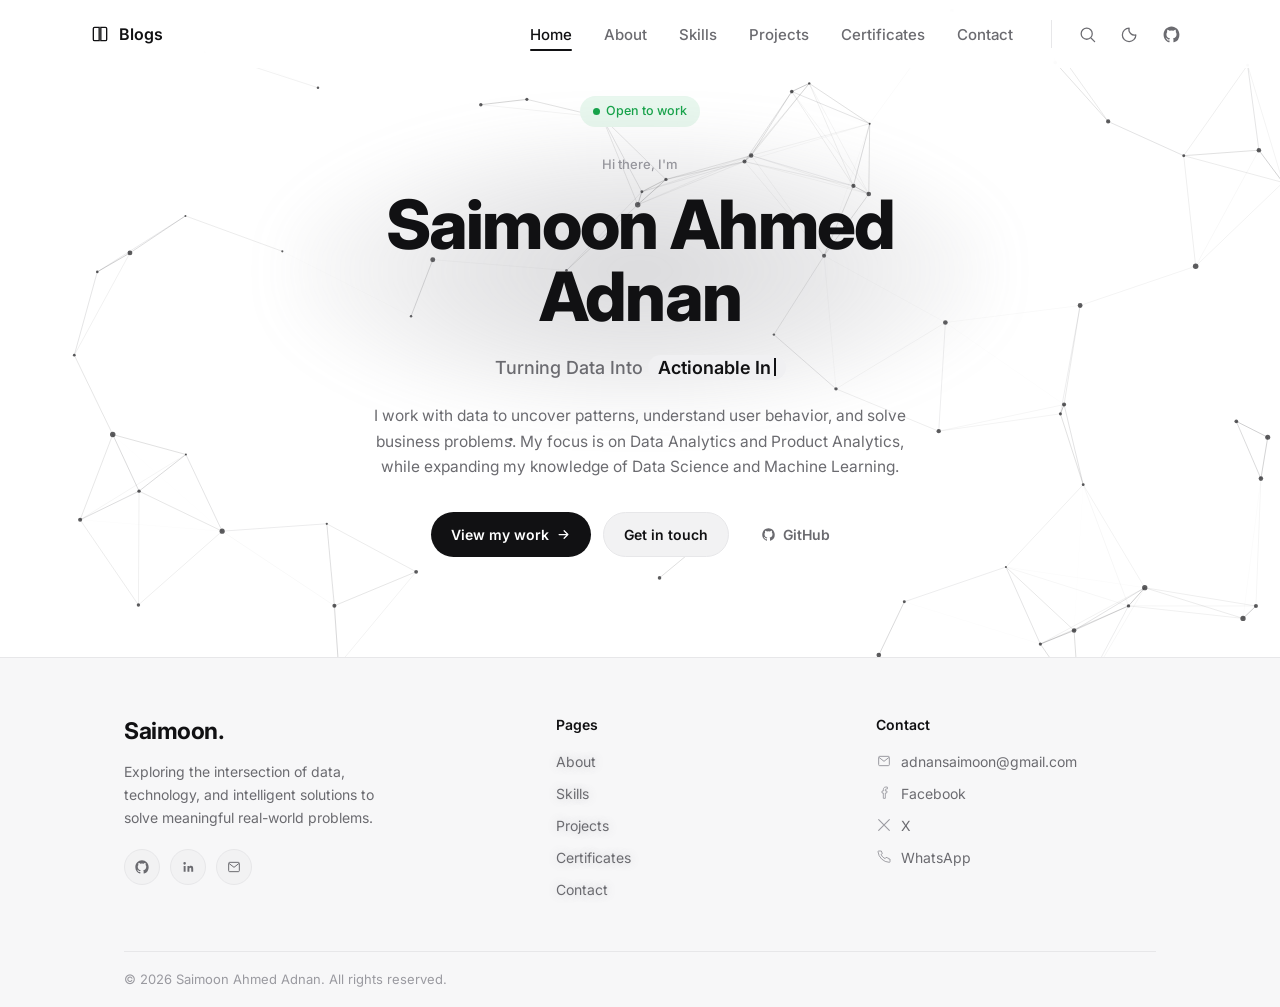
==== commit 524e51a6: "upate about" ====
--- a/index.html
+++ b/index.html
@@ -109,7 +109,7 @@
   <div class="footer__top">
     <div>
       <p class="footer__brand-name">Saimoon.</p>
-      <p class="footer__brand-text">Computer Science student focused on product analytics, data science, machine learning, and software engineering.</p>
+      <p class="footer__brand-text">Exploring the intersection of data, technology, and intelligent solutions to solve meaningful real-world problems.</p>
       <div class="footer__socials">
         <a href="https://github.com/saimoon-adnan" class="footer__social-btn" aria-label="GitHub" target="_blank" rel="noopener">
           <svg viewBox="0 0 24 24" fill="none"><path d="M12 2C6.48 2 2 6.58 2 12.25c0 4.49 2.87 8.3 6.84 9.64.5.1.68-.22.68-.49 0-.24-.01-1.05-.01-1.9-2.78.62-3.37-1.21-3.37-1.21-.45-1.18-1.1-1.49-1.1-1.49-.9-.63.07-.62.07-.62 1 .07 1.53 1.05 1.53 1.05.89 1.56 2.34 1.11 2.91.85.09-.66.34-1.11.62-1.36-2.22-.26-4.56-1.14-4.56-5.07 0-1.12.39-2.04 1.03-2.76-.1-.26-.45-1.31.1-2.73 0 0 .84-.27 2.75 1.05a9.3 9.3 0 0 1 5 0c1.91-1.32 2.75-1.05 2.75-1.05.55 1.42.2 2.47.1 2.73.64.72 1.03 1.64 1.03 2.76 0 3.94-2.34 4.81-4.57 5.06.36.32.67.94.67 1.9 0 1.37-.01 2.47-.01 2.81 0 .27.18.6.69.49A10.03 10.03 0 0 0 22 12.25C22 6.58 17.52 2 12 2Z" fill="currentColor"/></svg>
--- a/css/style.css
+++ b/css/style.css
@@ -459,31 +459,31 @@
 .footer {
   background: var(--bg-soft);
   border-top: 1px solid var(--border);
-  margin-top: 120px;
+  margin-top: 100px;
 }
 
 .footer__top {
-  max-width: 1120px;
+  max-width: 1080px;
   margin: 0 auto;
-  padding: 76px 24px 60px;
+  padding: 56px 24px 40px;
   display: grid;
-  grid-template-columns: 1.5fr 1fr 1fr;
-  gap: 56px;
+  grid-template-columns: 1.4fr 1fr 1fr;
+  gap: 40px;
 }
 
 .footer__brand-name {
-  font-size: 28px;
+  font-size: 23px;
   font-weight: 700;
   letter-spacing: -0.02em;
-  margin-bottom: 14px;
+  margin-bottom: 12px;
 }
 
 .footer__brand-text {
-  font-size: 15.5px;
-  color: var(--text-soft);
-  line-height: 1.7;
-  max-width: 340px;
-  margin-bottom: 24px;
+  font-size: 14px;
+  color: var(--text-soft);
+  line-height: 1.65;
+  max-width: 280px;
+  margin-bottom: 20px;
 }
 
 .footer__socials {
@@ -492,8 +492,8 @@
 }
 
 .footer__social-btn {
-  width: 42px;
-  height: 42px;
+  width: 36px;
+  height: 36px;
   border-radius: 50%;
   background: var(--bg-soft-2);
   border: 1px solid var(--border);
@@ -504,21 +504,21 @@
   transition: color 0.15s ease, border-color 0.15s ease;
 }
 .footer__social-btn:hover { color: var(--text); border-color: var(--text-faint); }
-.footer__social-btn svg { width: 18px; height: 18px; }
+.footer__social-btn svg { width: 16px; height: 16px; }
 
 .footer__col-title {
-  font-size: 16px;
+  font-size: 14px;
   font-weight: 600;
-  margin-bottom: 20px;
+  margin-bottom: 16px;
   color: var(--text);
 }
 
 .footer__top nav a {
   display: block;
   width: fit-content;
-  font-size: 15.5px;
-  color: var(--text-soft);
-  margin-bottom: 14px;
+  font-size: 14px;
+  color: var(--text-soft);
+  margin-bottom: 11px;
   text-shadow: 0 0 10px rgba(120, 120, 128, 0.30);
   transition: color 0.2s ease, text-shadow 0.2s ease, transform 0.2s ease;
 }
@@ -544,53 +544,53 @@
 .footer__contact-item {
   display: flex;
   align-items: center;
-  gap: 10px;
-  font-size: 15.5px;
-  color: var(--text-soft);
-  margin-bottom: 14px;
+  gap: 9px;
+  font-size: 14px;
+  color: var(--text-soft);
+  margin-bottom: 11px;
   overflow-wrap: anywhere;
   transition: color 0.15s ease;
 }
 .footer__contact-item:hover { color: var(--text); }
-.footer__contact-item svg { width: 18px; height: 18px; flex-shrink: 0; color: var(--text-faint); }
+.footer__contact-item svg { width: 16px; height: 16px; flex-shrink: 0; color: var(--text-faint); }
 
 .footer__bottom {
   width: calc(100% - 48px);
-  max-width: 1072px;
+  max-width: 1032px;
   margin: 0 auto;
-  padding: 24px 0;
+  padding: 18px 0;
   border-top: 1px solid var(--border);
   display: flex;
   justify-content: space-between;
-  font-size: 14px;
+  font-size: 13px;
   color: var(--text-faint);
 }
 
 @media (max-width: 720px) {
-  .footer__top { grid-template-columns: 1fr 1fr; gap: 36px 24px; padding: 56px 24px 40px; }
+  .footer__top { grid-template-columns: 1fr 1fr; gap: 32px 20px; padding: 44px 24px 32px; }
   .footer__top > div:first-child { grid-column: 1 / -1; }
-  .footer__brand-text { max-width: 460px; }
+  .footer__brand-text { max-width: 420px; }
   .footer__bottom { flex-direction: column; gap: 6px; text-align: center; }
 }
 
 @media (max-width: 560px) {
-  .footer { margin-top: 80px; }
+  .footer { margin-top: 72px; }
   .footer__top {
     grid-template-columns: 1fr;
-    gap: 30px;
+    gap: 24px;
     text-align: left;
-    padding: 48px 24px 30px;
-  }
-  .footer__brand-name { font-size: 26px; }
-  .footer__brand-text { max-width: 100%; font-size: 15px; margin-bottom: 20px; }
+    padding: 36px 24px 24px;
+  }
+  .footer__brand-name { font-size: 22px; }
+  .footer__brand-text { max-width: 100%; font-size: 14px; margin-bottom: 16px; }
   .footer__socials { justify-content: flex-start; }
   .footer__top nav a,
-  .footer__contact-item { font-size: 15px; margin-bottom: 12px; }
+  .footer__contact-item { font-size: 14px; margin-bottom: 10px; }
   .footer__bottom {
     text-align: left;
     align-items: flex-start;
-    padding: 20px 0;
-    font-size: 13px;
+    padding: 16px 0;
+    font-size: 12.5px;
   }
 }
 
@@ -616,7 +616,9 @@
    SECTION SPACING
    ========================================================================== */
 .section {
-  padding: 56px 0;
+  /* top/bottom only — side padding comes from .container / .container--wide */
+  padding-top: 56px;
+  padding-bottom: 56px;
 }
 
 .section__head {
@@ -897,4 +899,15 @@
 @keyframes kwBlink { 50% { opacity: 0; } }
 @media (max-width: 600px) { .hero-rot { min-height: 3.4em; } }
 
-.kw-rot--static::after { animation: none; }+.kw-rot--static::after { animation: none; }
+
+
+/* Home page animated background (canvas is created by js/main.js) */
+#bg-canvas {
+  position: fixed;
+  inset: 0;
+  width: 100%;
+  height: 100%;
+  z-index: -1;
+  pointer-events: none;
+}
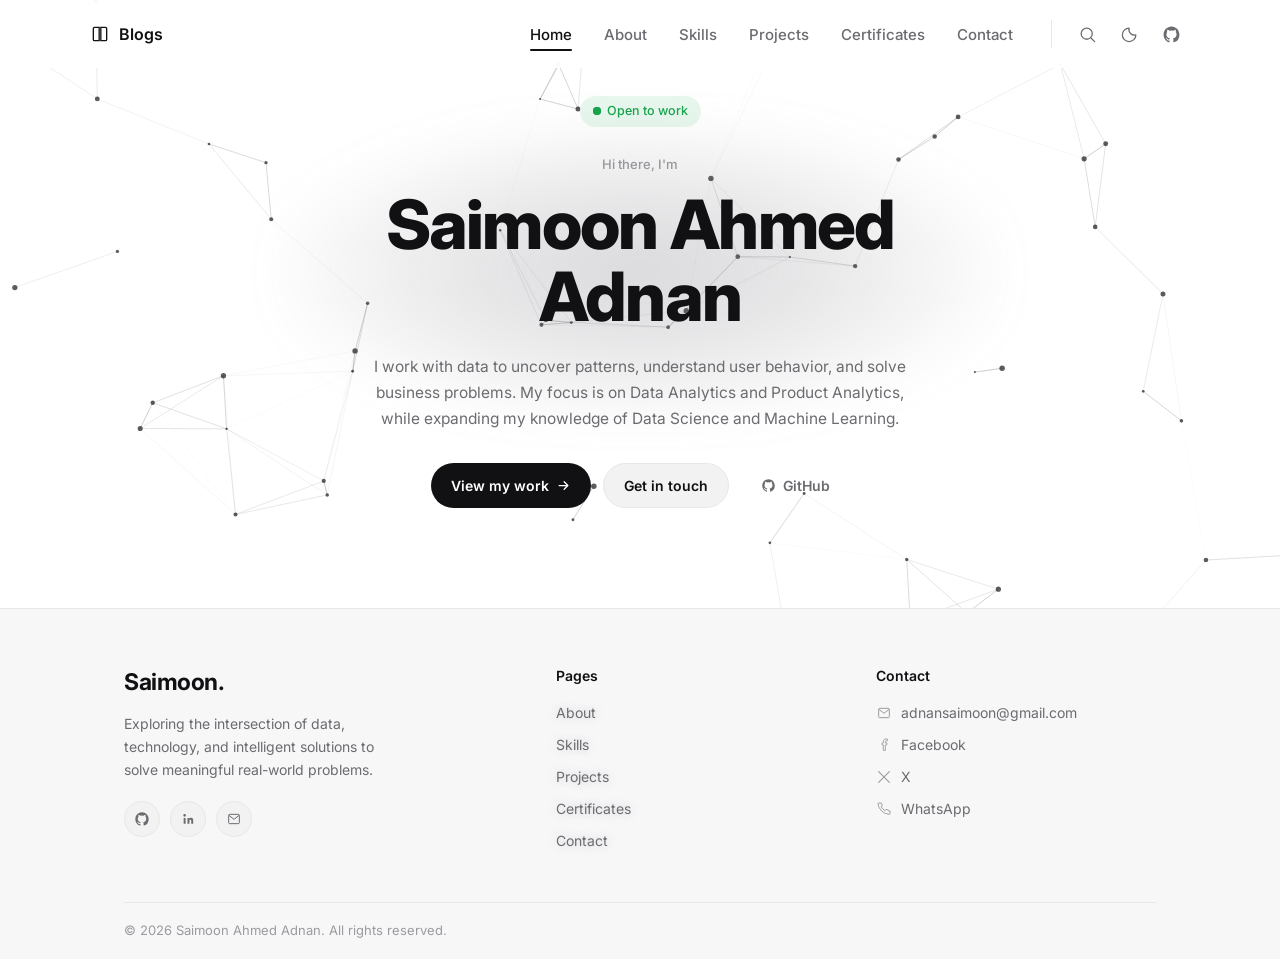
==== commit 7de5d92b: "update something" ====
--- a/index.html
+++ b/index.html
@@ -81,10 +81,6 @@
       </h1>
     </div>
 
-    <p class="reveal hero-rot" style="font-size:18px; font-weight:500; color: var(--text-soft); margin-bottom: 18px;">
-      Turning Data Into <span class="kw kw-rot" data-rotate="Actionable Insights.|Smarter Product Decisions.|Meaningful Research.|Predictive Intelligence.|Data-Driven Solutions.">Actionable Insights.</span>
-    </p>
-
     <p class="body-text reveal" style="max-width: 560px; margin: 0 auto 32px;">
       I work with data to uncover patterns, understand user behavior, and solve business problems. My focus is on Data Analytics and Product Analytics, while expanding my knowledge of Data Science and Machine Learning.
     </p>
--- a/css/style.css
+++ b/css/style.css
@@ -384,11 +384,33 @@
 }
 
 .dot {
-  width: 7px;
-  height: 7px;
+  position: relative;
+  width: 8px;
+  height: 8px;
   border-radius: 50%;
   background: var(--accent-green);
   display: inline-block;
+  animation: dotBlink 1.4s ease-in-out infinite;     /* lamp: bright -> dim -> bright */
+}
+.dot::after {                                         /* expanding glow ring */
+  content: "";
+  position: absolute;
+  inset: 0;
+  border-radius: 50%;
+  background: var(--accent-green);
+  animation: dotRing 1.4s ease-out infinite;
+}
+@keyframes dotBlink {
+  0%, 100% { opacity: 1;    box-shadow: 0 0 8px var(--accent-green); }
+  50%      { opacity: 0.25; box-shadow: none; }
+}
+@keyframes dotRing {
+  0%   { transform: scale(1);   opacity: 0.55; }
+  100% { transform: scale(2.6); opacity: 0; }
+}
+/* keep the lamp blinking even if the PC has OS animations switched off */
+@media (prefers-reduced-motion: reduce) {
+  .dot, .dot::after { animation-duration: 1.4s !important; animation-iteration-count: infinite !important; }
 }
 
 /* ==========================================================================
@@ -882,26 +904,6 @@
 }
 
 
-/* ==========================================================================
-   Hero: rotating headline (typed one phrase after another by js/main.js)
-   ========================================================================== */
-.hero-rot { min-height: 1.7em; }
-.kw-rot::after {
-  content: "";
-  display: inline-block;
-  width: 2px;
-  height: 1em;
-  margin-left: 3px;
-  vertical-align: -2px;
-  background: currentColor;
-  animation: kwBlink 1s steps(1) infinite;
-}
-@keyframes kwBlink { 50% { opacity: 0; } }
-@media (max-width: 600px) { .hero-rot { min-height: 3.4em; } }
-
-.kw-rot--static::after { animation: none; }
-
-
 /* Home page animated background (canvas is created by js/main.js) */
 #bg-canvas {
   position: fixed;
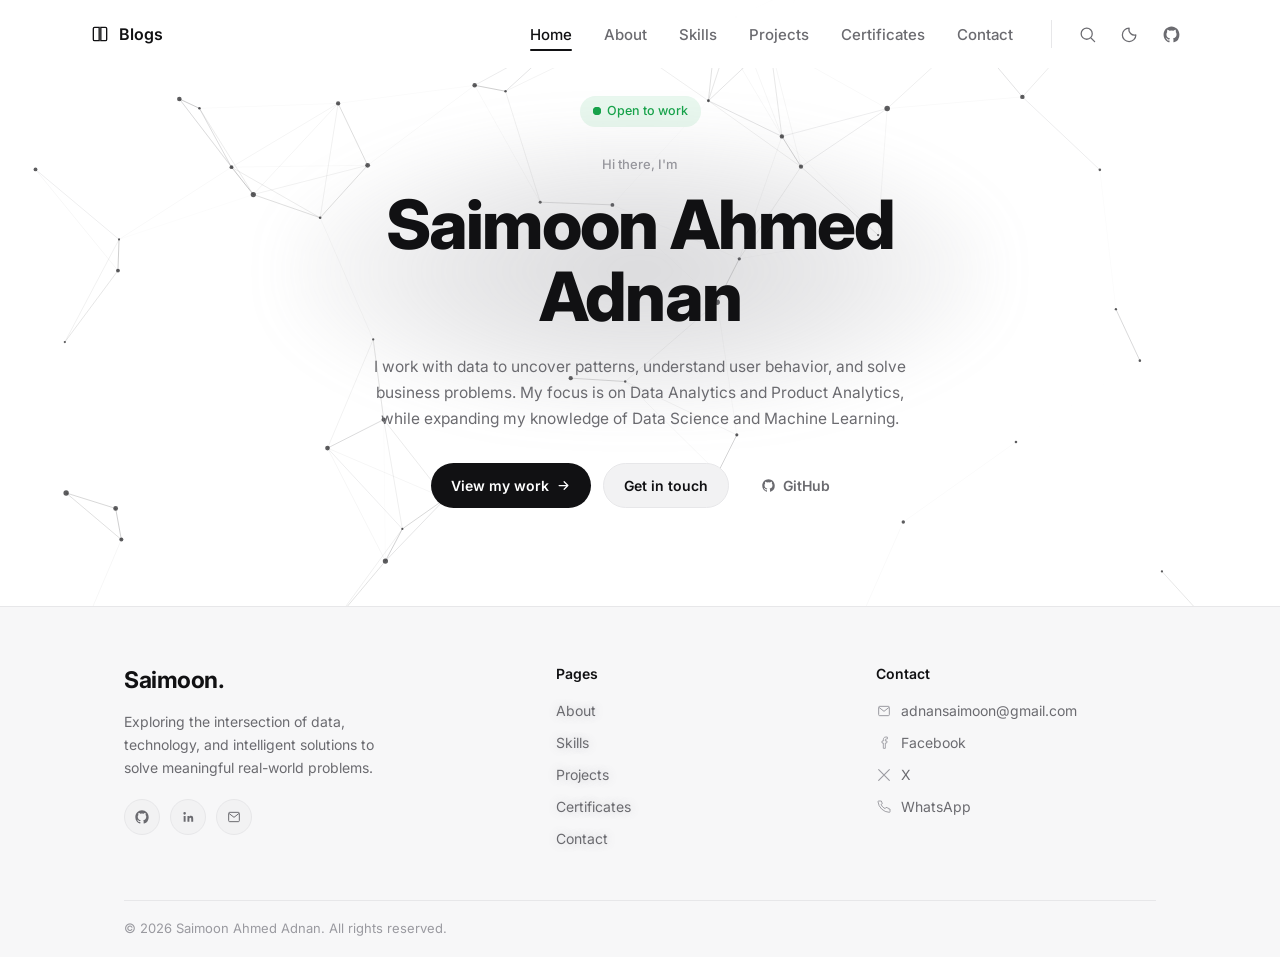
==== commit 7ae747de: "update all" ====
--- a/index.html
+++ b/index.html
@@ -8,6 +8,16 @@
 <link rel="preconnect" href="https://fonts.googleapis.com">
 <link rel="preconnect" href="https://fonts.gstatic.com" crossorigin>
 <link href="https://fonts.googleapis.com/css2?family=Inter:wght@400;500;600;700;800&display=swap" rel="stylesheet">
+<script>
+  /* apply the saved theme BEFORE the page is painted (stops the white flash in dark mode) */
+  (function () {
+    try {
+      var t = localStorage.getItem("__portfolio_theme__");
+      if (!t) t = window.matchMedia("(prefers-color-scheme: dark)").matches ? "dark" : "light";
+      document.documentElement.setAttribute("data-theme", t);
+    } catch (e) {}
+  })();
+</script>
 <link rel="stylesheet" href="css/style.css" />
 </head>
 <body>
@@ -37,7 +47,7 @@
       <button class="nav__icon-btn" aria-label="Toggle dark mode" type="button" data-theme-toggle>
         <svg viewBox="0 0 24 24" fill="none" data-theme-icon></svg>
       </button>
-      <a class="nav__icon-btn" href="https://github.com/" aria-label="GitHub" target="_blank" rel="noopener">
+      <a class="nav__icon-btn" href="https://github.com/saimoon-adnan" aria-label="GitHub" target="_blank" rel="noopener">
         <svg viewBox="0 0 24 24" fill="none"><path d="M12 2C6.48 2 2 6.58 2 12.25c0 4.49 2.87 8.3 6.84 9.64.5.1.68-.22.68-.49 0-.24-.01-1.05-.01-1.9-2.78.62-3.37-1.21-3.37-1.21-.45-1.18-1.1-1.49-1.1-1.49-.9-.63.07-.62.07-.62 1 .07 1.53 1.05 1.53 1.05.89 1.56 2.34 1.11 2.91.85.09-.66.34-1.11.62-1.36-2.22-.26-4.56-1.14-4.56-5.07 0-1.12.39-2.04 1.03-2.76-.1-.26-.45-1.31.1-2.73 0 0 .84-.27 2.75 1.05a9.3 9.3 0 0 1 5 0c1.91-1.32 2.75-1.05 2.75-1.05.55 1.42.2 2.47.1 2.73.64.72 1.03 1.64 1.03 2.76 0 3.94-2.34 4.81-4.57 5.06.36.32.67.94.67 1.9 0 1.37-.01 2.47-.01 2.81 0 .27.18.6.69.49A10.03 10.03 0 0 0 22 12.25C22 6.58 17.52 2 12 2Z" fill="currentColor"/></svg>
       </a>
       <button class="nav__icon-btn nav__links-mobile" aria-label="Open menu" type="button" data-menu-open>
--- a/css/style.css
+++ b/css/style.css
@@ -912,4 +912,24 @@
   height: 100%;
   z-index: -1;
   pointer-events: none;
-}+}
+
+/* ==========================================================================
+   Even space above the footer on every page
+   (the footer's own top margin is removed; the last block of each page
+    gets one consistent bottom space instead)
+   ========================================================================== */
+.footer { margin-top: 0 !important; }
+main > :last-child { padding-bottom: 72px !important; }
+@media (max-width: 860px) {
+  main > :last-child { padding-bottom: 48px !important; }
+}
+
+
+/* No white flash between pages in dark mode: the page background is the theme
+   colour from the very first paint, and the browser UI follows the theme. */
+html { background: var(--bg); }
+/* body must stay transparent, otherwise it would paint over the animated background canvas */
+body { background: transparent !important; }
+html[data-theme="dark"] { color-scheme: dark; }
+html[data-theme="light"] { color-scheme: light; }
